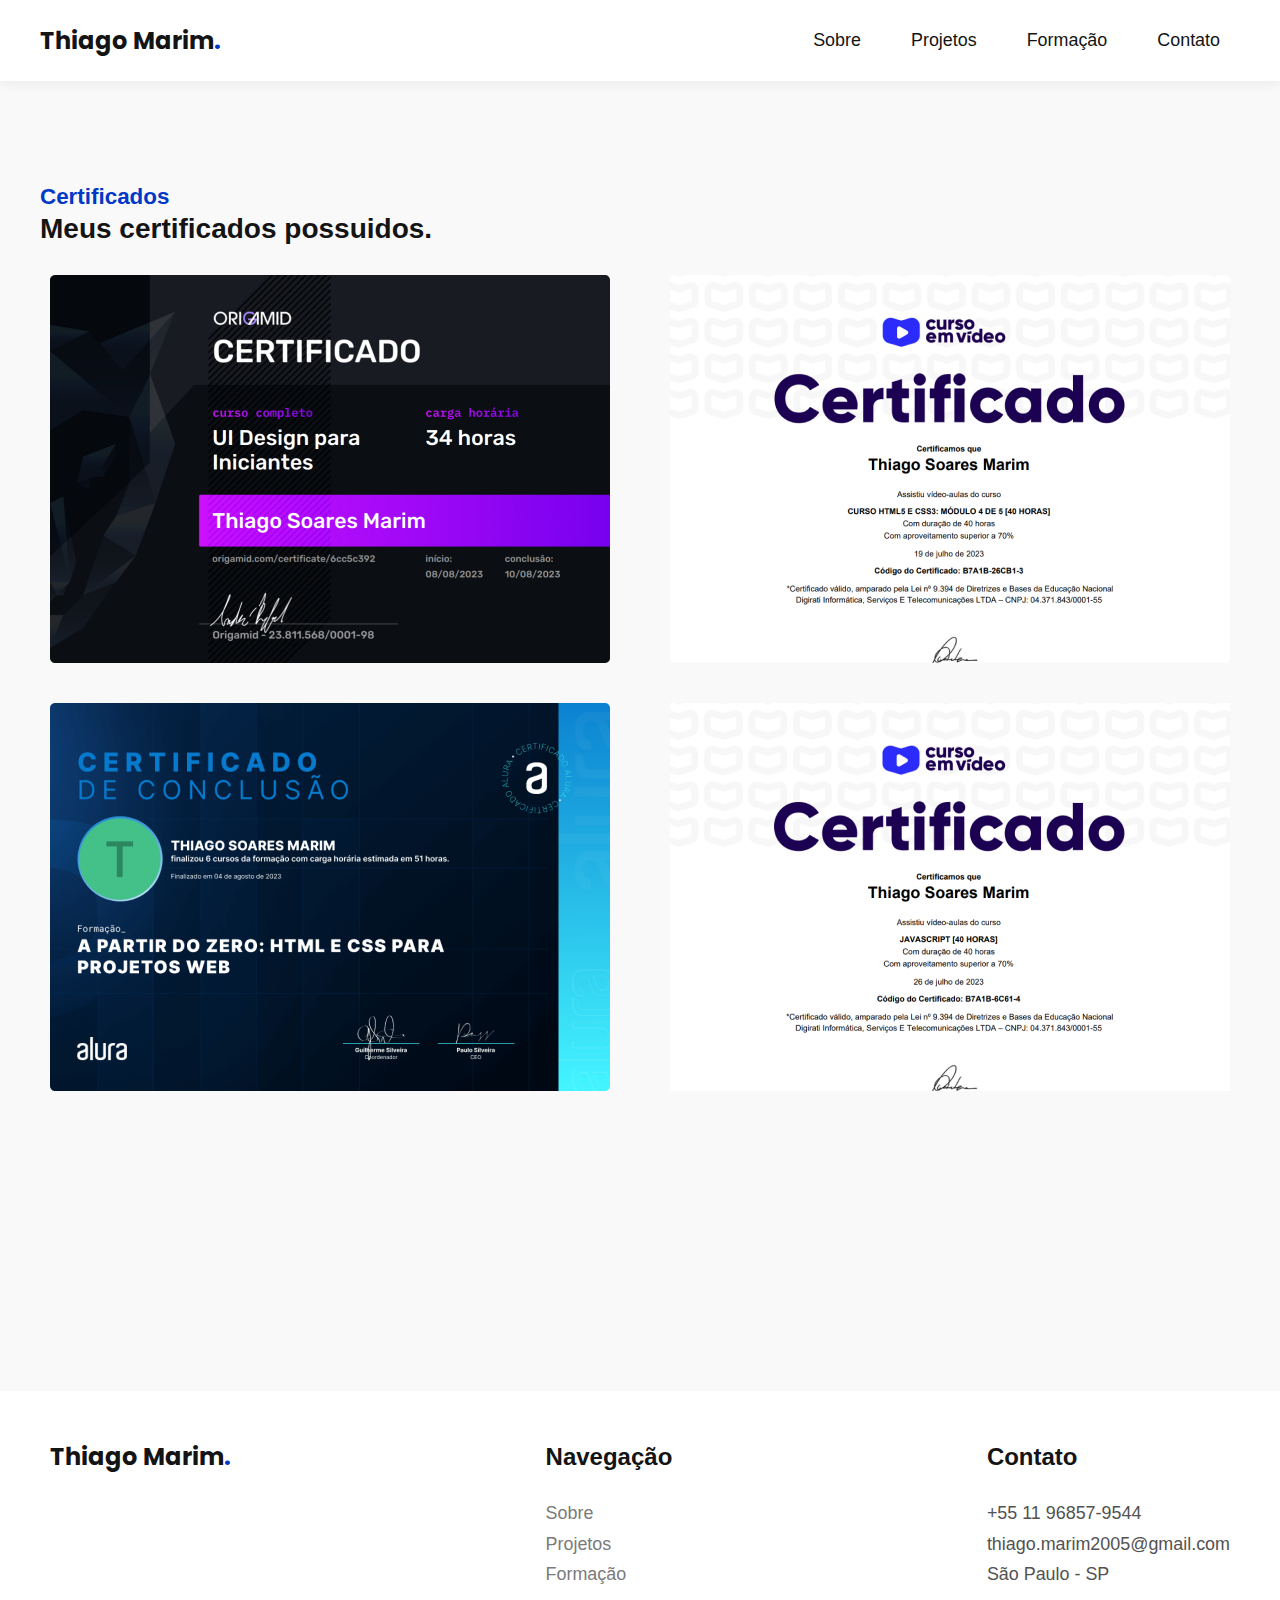
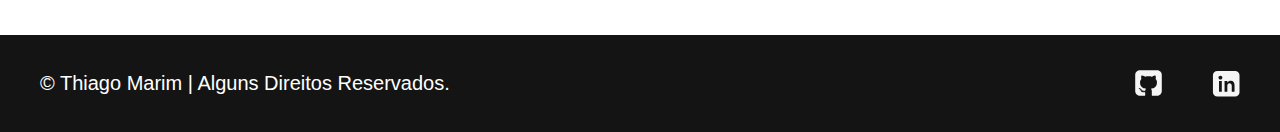
==== certificado.html @ 57f26a25 "arquivos portfolio" ====
<!DOCTYPE html>
<html lang="pt-br">

<head>
  <meta charset="UTF-8">
  <meta name="viewport" content="width=device-width, initial-scale=1.0">
  <link rel="stylesheet" href="css/certificado.css">
  <title>Thiago Marim - Desenvolvedor e Designer</title>

</head>

<body>

  <header class="header">
    <div class="header-menu">
      <a href="index.html" class="header-logo">Thiago Marim<span class="header-logo-color">.</span></a>
      <nav>
        <ul class="header-menu-items">
          <li><a href="index.html#sobre">Sobre</a></li>
          <li><a href="index.html#projetos">Projetos</a></li>
          <li><a href="index.html#formacao">Formação</a></li>
          <li><a href="#contato">Contato</a></li>
        </ul>
      </nav>
    </div>
  </header>

  <section class="certificado">

    <div class="certificado-items">
      <h1>Certificados</h1>
      <h3>Meus certificados possuidos.</h3>
      <div class="certificado-items-img">
        <a href="https://www.origamid.com/certificate/6cc5c392" target="_blank"><img src="img/certificado1.png" alt=""></a>
        <a href="#"><img src="img/certificado2.png" alt=""></a>
        <a href="#"><img src="img/certificado3.png" alt=""></a>
        <a href="#"><img src="img/certificado4.png" alt=""></a>
      </div>
    </div>
  </section>

  <section class="contato" id="contato">

    <div class="contato-card">
      <div class="contato-logo">
        <a href="index.html" class="header-logo">Thiago Marim<span class="header-logo-color">.</span></a>
      </div>
      <div class="contato-navegacao">
        <h1>Navegação</h1>
        <a href="index.html#sobre">Sobre</a>
        <a href="index.html#projetos">Projetos</a>
        <a href="index.html#formacao">Formação</a>
      </div>
      <div class="contato-info">
        <h1>Contato</h1>
        <p>+55 11 96857-9544</p>
        <p>thiago.marim2005@gmail.com</p>
        <p>São Paulo - SP</p>
      </div>
    </div>

  </section>

  <footer class="rodape">
    <div class="rodape-info">
      <p> &copy; Thiago Marim | Alguns Direitos Reservados.</p>
      <div class="rodape-img">
        <a href="https://github.com/thiagomarim" target="_blank"><img src="img/icone-github-branco.svg" alt="Icone github"></a>
        <a href="https://www.linkedin.com/in/thiago-marim-52b60a286/" target="_blank"><img src="img/icone-linkedin-branco.svg" alt="Icone linkedin"></a>
      </div>
    </div>
  </footer>

</body>

</html>
---- css/certificado.css ----
@import "./global.css";
@import "./header.css";
@import "./contato.css";
@import "./rodape.css";

@import url("https://fonts.googleapis.com/css2?family=Nunito:ital,wght@0,400;0,700;1,400&family=Poppins:wght@700&display=swap");

.certificado {
  max-width: 1200px;
  margin: 0 auto;
}

img {
  width: 100%;
  display: block;
}

.certificado-items {
  margin-top: 100px;
}

.certificado-items h1 {
  font-size: 1.4rem;
  line-height: 2rem;
  color: #0038c8;
}

.certificado-items h3 {
  font-size: 1.75rem;
  line-height: 2rem;
  margin-bottom: 30px;
  color: #141414;
}

.certificado-items-img {
  display: grid;
  grid-template-columns: 1fr 1fr;
  justify-items: center;
  gap: 40px;
}

.certificado-items-img a {
  transition: scale 0.2s;
}

.certificado-items-img a:hover {
  scale: 0.95;
}

@media (max-width: 1200px) {
  .certificado-items h1,
  h3 {
    font-size: 1.5rem;
    text-align: center;
  }

  .certificado-items-img {
    grid-template-columns: 1fr;
    margin: 20px;
  }
}
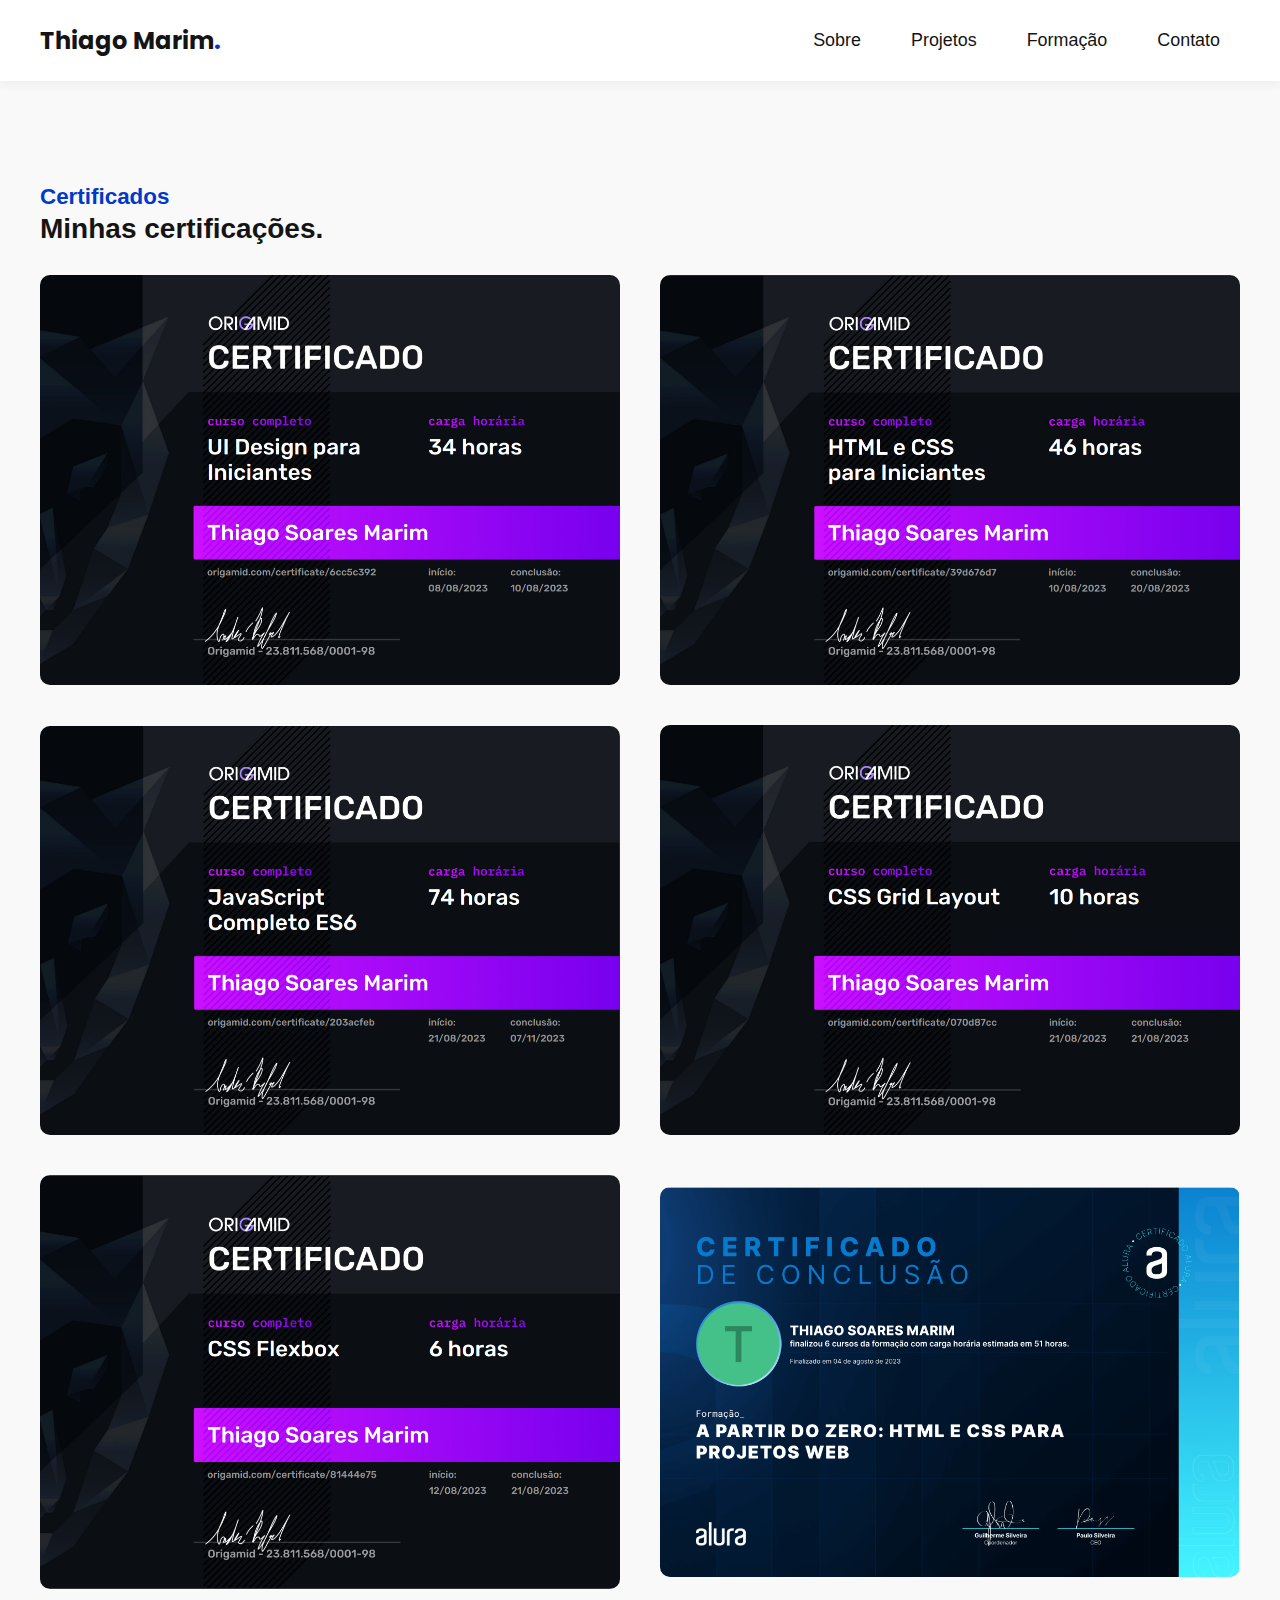
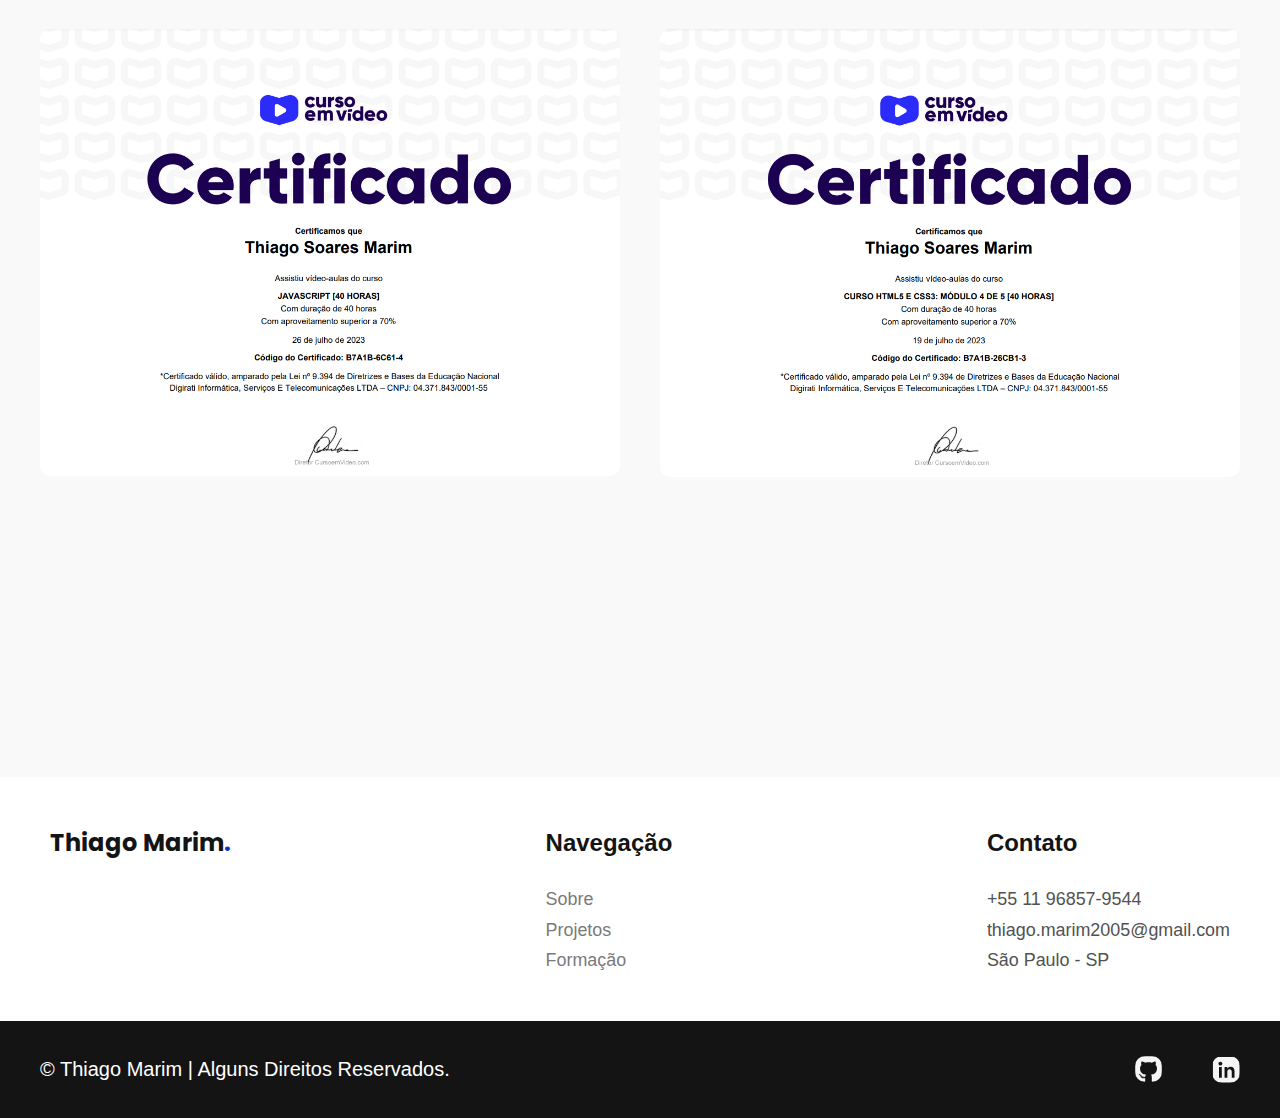
==== commit 84ad82c0: "alteracoes nos certificados" ====
--- a/certificado.html
+++ b/certificado.html
@@ -29,12 +29,16 @@
 
     <div class="certificado-items">
       <h1>Certificados</h1>
-      <h3>Meus certificados possuidos.</h3>
+      <h3>Minhas certificações.</h3>
       <div class="certificado-items-img">
         <a href="https://www.origamid.com/certificate/6cc5c392" target="_blank"><img src="img/certificado1.png" alt=""></a>
-        <a href="#"><img src="img/certificado2.png" alt=""></a>
+        <a href="#"><img src="img/certificado5.png" alt=""></a>
+        <a href="#"><img src="img/certificado6.png" alt=""></a>
+        <a href="#"><img src="img/certificado7.png" alt=""></a>
+        <a href="#"><img src="img/certificado8.png" alt=""></a>
         <a href="#"><img src="img/certificado3.png" alt=""></a>
         <a href="#"><img src="img/certificado4.png" alt=""></a>
+        <a href="#"><img src="img/certificado2.png" alt=""></a>
       </div>
     </div>
   </section>
--- a/css/certificado.css
+++ b/css/certificado.css
@@ -13,6 +13,7 @@
 img {
   width: 100%;
   display: block;
+  border-radius: 10px;
 }
 
 .certificado-items {
@@ -36,6 +37,7 @@
   display: grid;
   grid-template-columns: 1fr 1fr;
   justify-items: center;
+  align-items: center;
   gap: 40px;
 }
 
